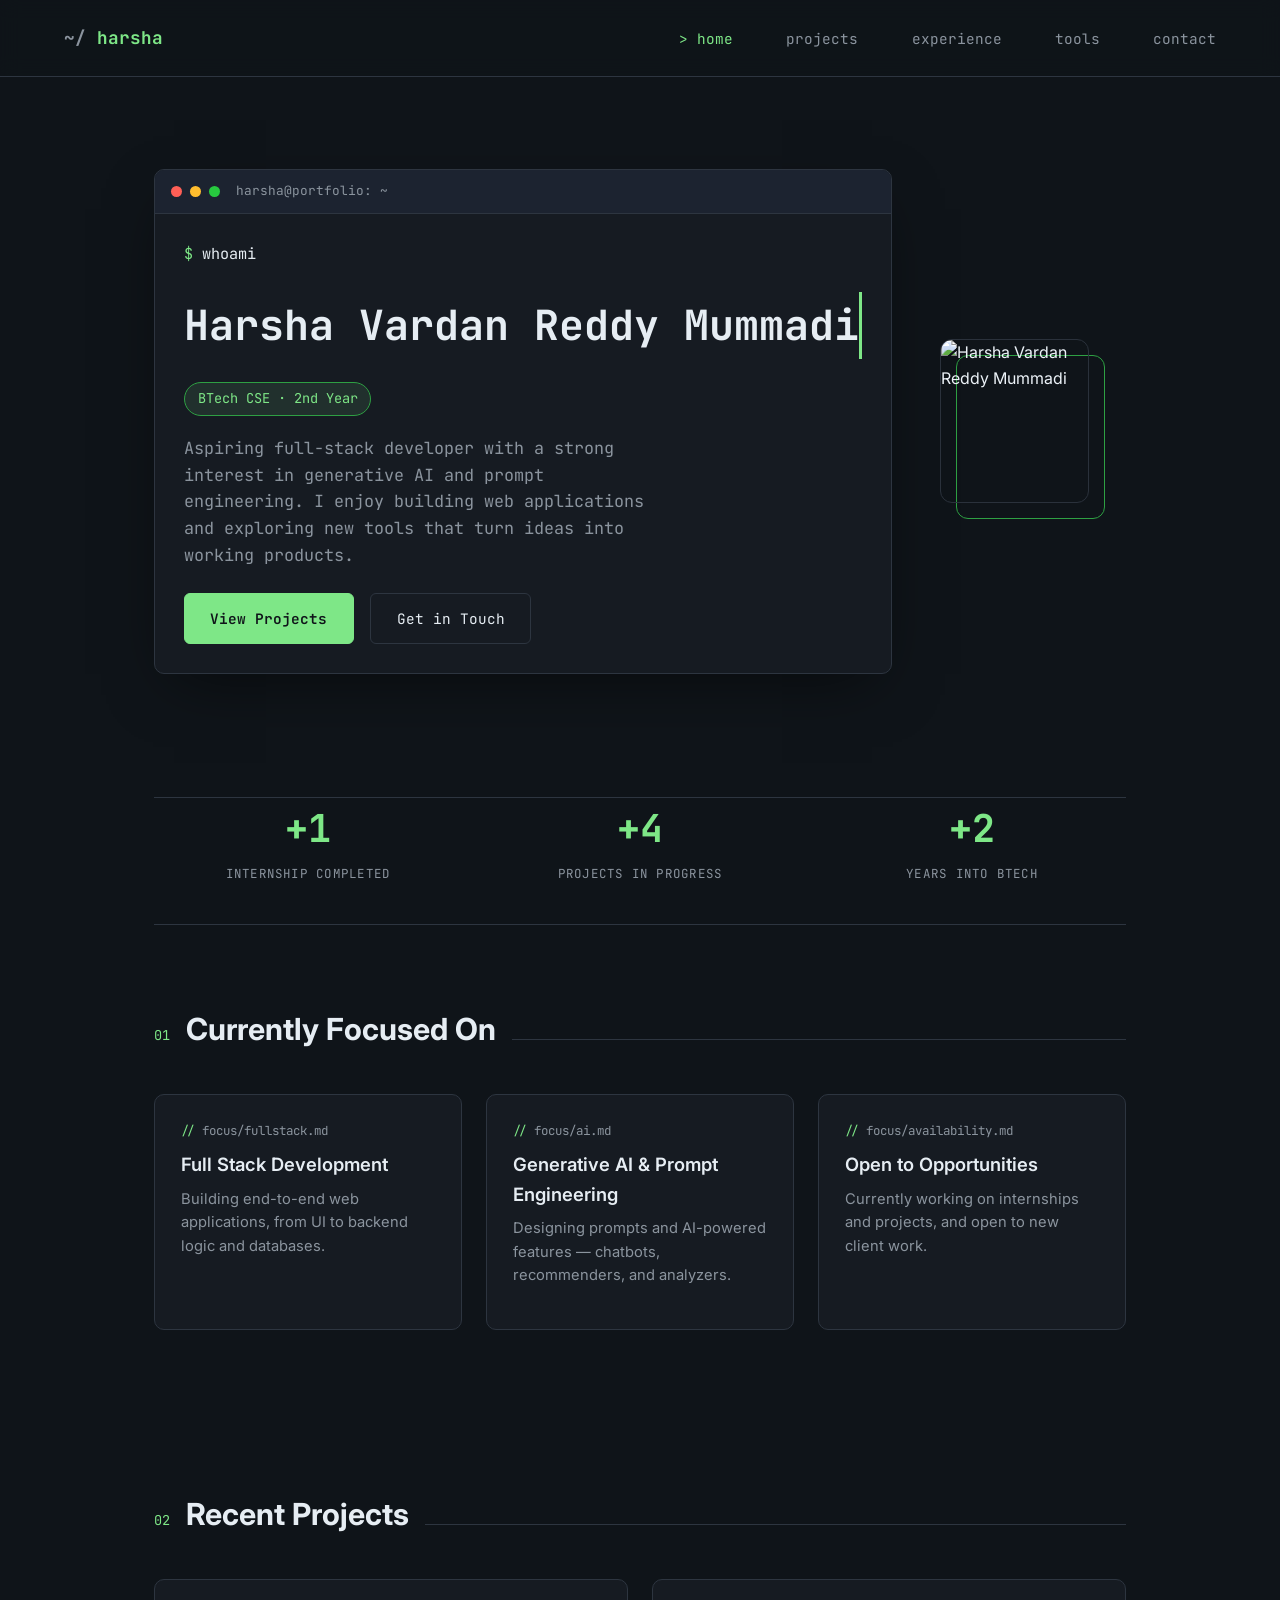
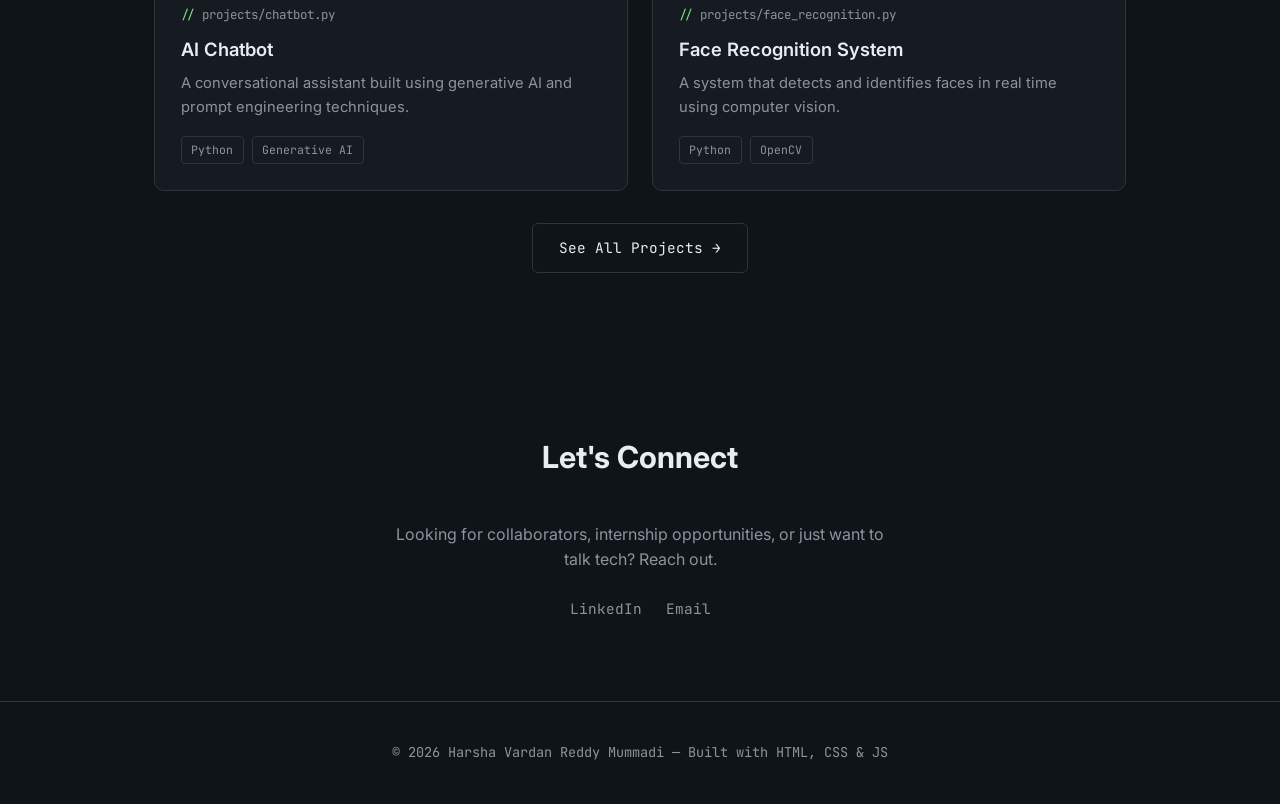
==== index.html @ ed0b809f "Add files via upload" ====
<!DOCTYPE html>
<html lang="en">
<head>
  <meta charset="UTF-8">
  <meta name="viewport" content="width=device-width, initial-scale=1.0">
  <title>Harsha Vardan Reddy Mummadi — Developer</title>
  <link rel="preconnect" href="https://fonts.googleapis.com">
  <link href="https://fonts.googleapis.com/css2?family=Inter:wght@400;500;600;700&family=JetBrains+Mono:wght@400;500;700&display=swap" rel="stylesheet">
  <link rel="stylesheet" href="styles.css">
</head>
<body>

  <nav class="nav">
    <a href="index.html" class="nav-logo">harsha</a>
    <button class="nav-toggle" aria-label="Toggle menu">menu</button>
    <ul class="nav-links">
      <li><a href="index.html" class="active">home</a></li>
      <li><a href="projects.html">projects</a></li>
      <li><a href="experience.html">experience</a></li>
      <li><a href="tools.html">tools</a></li>
      <li><a href="contact.html">contact</a></li>
    </ul>
  </nav>

  <div class="container">
    <!-- HERO -->
    <section class="hero">
      <div>
        <div class="terminal">
          <div class="terminal-bar">
            <span class="dot red"></span>
            <span class="dot yellow"></span>
            <span class="dot green"></span>
            <span class="terminal-title">harsha@portfolio: ~</span>
          </div>
          <div class="terminal-body">
            <div class="line"><span class="prompt">$</span> <span class="cmd-text">whoami</span></div>
            <h1 class="typed-name" data-text="Harsha Vardan Reddy Mummadi">Harsha Vardan Reddy Mummadi</h1>
            <div class="role-tag">BTech CSE · 2nd Year</div>
            <p class="hero-tagline">
              Aspiring full-stack developer with a strong interest in generative AI and prompt engineering.
              I enjoy building web applications and exploring new tools that turn ideas into working products.
            </p>
            <div class="btn-row">
              <a href="projects.html" class="btn btn-primary">View Projects</a>
              <a href="contact.html" class="btn btn-outline">Get in Touch</a>
            </div>
          </div>
        </div>
      </div>
      <div class="hero-photo-wrap">
        <div class="hero-photo-frame"></div>
        <img src="assets/profile.jpg" alt="Harsha Vardan Reddy Mummadi" class="hero-photo">
      </div>
    </section>

    <!-- STATS -->
    <section class="stats" style="padding-top: 0;">
      <div class="stat reveal">
        <div class="stat-num" data-target="1">+0</div>
        <div class="stat-label">Internship Completed</div>
      </div>
      <div class="stat reveal">
        <div class="stat-num" data-target="4">+0</div>
        <div class="stat-label">Projects In Progress</div>
      </div>
      <div class="stat reveal">
        <div class="stat-num" data-target="2">+0</div>
        <div class="stat-label">Years Into BTech</div>
      </div>
    </section>

    <!-- ABOUT / FOCUS -->
    <section class="reveal">
      <div class="section-head">
        <span class="section-eyebrow">01</span>
        <h2 class="section-title">Currently Focused On</h2>
        <div class="section-rule"></div>
      </div>
      <div class="grid-3">
        <div class="card">
          <div class="card-file">focus/fullstack.md</div>
          <h3 class="card-title">Full Stack Development</h3>
          <p class="card-desc">Building end-to-end web applications, from UI to backend logic and databases.</p>
        </div>
        <div class="card">
          <div class="card-file">focus/ai.md</div>
          <h3 class="card-title">Generative AI & Prompt Engineering</h3>
          <p class="card-desc">Designing prompts and AI-powered features — chatbots, recommenders, and analyzers.</p>
        </div>
        <div class="card">
          <div class="card-file">focus/availability.md</div>
          <h3 class="card-title">Open to Opportunities</h3>
          <p class="card-desc">Currently working on internships and projects, and open to new client work.</p>
        </div>
      </div>
    </section>

    <!-- FEATURED PROJECTS PREVIEW -->
    <section class="reveal">
      <div class="section-head">
        <span class="section-eyebrow">02</span>
        <h2 class="section-title">Recent Projects</h2>
        <div class="section-rule"></div>
      </div>
      <div class="grid-2">
        <div class="card">
          <div class="card-file">projects/chatbot.py</div>
          <h3 class="card-title">AI Chatbot</h3>
          <p class="card-desc">A conversational assistant built using generative AI and prompt engineering techniques.</p>
          <div class="tag-row"><span class="tag">Python</span><span class="tag">Generative AI</span></div>
        </div>
        <div class="card">
          <div class="card-file">projects/face_recognition.py</div>
          <h3 class="card-title">Face Recognition System</h3>
          <p class="card-desc">A system that detects and identifies faces in real time using computer vision.</p>
          <div class="tag-row"><span class="tag">Python</span><span class="tag">OpenCV</span></div>
        </div>
      </div>
      <div style="margin-top: 2rem; text-align: center;">
        <a href="projects.html" class="btn btn-outline">See All Projects →</a>
      </div>
    </section>

    <!-- CONNECT -->
    <section class="reveal" style="text-align: center;">
      <div class="section-head" style="justify-content: center;">
        <h2 class="section-title">Let's Connect</h2>
      </div>
      <p style="color: var(--text-dim); max-width: 500px; margin: 0 auto;">
        Looking for collaborators, internship opportunities, or just want to talk tech? Reach out.
      </p>
      <div class="social-row" style="justify-content: center;">
        <a href="https://www.linkedin.com/in/harshavardanreddy1406" target="_blank" rel="noopener">LinkedIn</a>
        <a href="mailto:harshavardanreddy1406@gmail.com">Email</a>
      </div>
    </section>
  </div>

  <footer>
    © 2026 Harsha Vardan Reddy Mummadi — Built with HTML, CSS &amp; JS
  </footer>

  <script src="script.js"></script>
</body>
</html>
---- styles.css ----
:root {
  --bg: #0F1419;
  --surface: #161B22;
  --surface-2: #1C2330;
  --text: #E6EDF3;
  --text-dim: #8B949E;
  --accent: #7EE787;
  --accent-dim: #2EA043;
  --border: #2D3540;
  --mono: 'JetBrains Mono', monospace;
  --sans: 'Inter', sans-serif;
}

* { margin: 0; padding: 0; box-sizing: border-box; }

html { scroll-behavior: smooth; }

body {
  background: var(--bg);
  color: var(--text);
  font-family: var(--sans);
  line-height: 1.6;
  -webkit-font-smoothing: antialiased;
}

a { color: inherit; text-decoration: none; }

/* ===== NAV ===== */
.nav {
  position: sticky;
  top: 0;
  z-index: 100;
  display: flex;
  justify-content: space-between;
  align-items: center;
  padding: 1.5rem 5%;
  background: rgba(15, 20, 25, 0.85);
  backdrop-filter: blur(10px);
  border-bottom: 1px solid var(--border);
}

.nav-logo {
  font-family: var(--mono);
  font-weight: 700;
  font-size: 1.1rem;
  color: var(--accent);
}

.nav-logo::before { content: "~/ "; color: var(--text-dim); }

.nav-links {
  display: flex;
  gap: 2.2rem;
  list-style: none;
  font-family: var(--mono);
  font-size: 0.9rem;
}

.nav-links a {
  color: var(--text-dim);
  transition: color 0.2s;
  position: relative;
}

.nav-links a::before { content: "./"; color: var(--accent); opacity: 0; transition: opacity 0.2s; }

.nav-links a:hover { color: var(--text); }
.nav-links a:hover::before { opacity: 1; }
.nav-links a.active { color: var(--accent); }
.nav-links a.active::before { content: "> "; opacity: 1; color: var(--accent); }

.nav-toggle {
  display: none;
  background: none;
  border: 1px solid var(--border);
  color: var(--text);
  font-family: var(--mono);
  padding: 0.4rem 0.7rem;
  border-radius: 4px;
  cursor: pointer;
}

/* ===== CONTAINER ===== */
.container {
  max-width: 1100px;
  margin: 0 auto;
  padding: 0 5%;
}

section { padding: 5rem 0; }

/* ===== HERO ===== */
.hero {
  display: grid;
  grid-template-columns: 1.2fr 0.8fr;
  gap: 3rem;
  align-items: center;
  min-height: 80vh;
  padding-top: 3rem;
}

.terminal {
  background: var(--surface);
  border: 1px solid var(--border);
  border-radius: 10px;
  overflow: hidden;
  box-shadow: 0 20px 60px -20px rgba(0,0,0,0.6);
}

.terminal-bar {
  display: flex;
  align-items: center;
  gap: 0.5rem;
  padding: 0.7rem 1rem;
  background: var(--surface-2);
  border-bottom: 1px solid var(--border);
}

.dot { width: 11px; height: 11px; border-radius: 50%; }
.dot.red { background: #FF5F56; }
.dot.yellow { background: #FFBD2E; }
.dot.green { background: #27C93F; }

.terminal-title {
  font-family: var(--mono);
  font-size: 0.8rem;
  color: var(--text-dim);
  margin-left: 0.5rem;
}

.terminal-body {
  padding: 1.8rem;
  font-family: var(--mono);
  font-size: 0.95rem;
}

.terminal-body .line { margin-bottom: 0.6rem; }
.prompt { color: var(--accent); }
.cmd-text { color: var(--text); }

.typed-name {
  font-size: 2.6rem;
  font-weight: 700;
  margin: 1rem 0 0.5rem;
  color: var(--text);
  border-right: 3px solid var(--accent);
  display: inline-block;
  white-space: nowrap;
  overflow: hidden;
}

.role-tag {
  display: inline-block;
  color: var(--accent);
  background: rgba(126, 231, 135, 0.1);
  border: 1px solid var(--accent-dim);
  padding: 0.3rem 0.8rem;
  border-radius: 20px;
  font-size: 0.85rem;
  margin: 0.5rem 0 1.2rem;
}

.hero-tagline {
  color: var(--text-dim);
  font-size: 1.05rem;
  max-width: 480px;
  margin-bottom: 1.5rem;
}

.btn-row { display: flex; gap: 1rem; flex-wrap: wrap; }

.btn {
  font-family: var(--mono);
  font-size: 0.9rem;
  padding: 0.8rem 1.6rem;
  border-radius: 6px;
  border: 1px solid var(--border);
  transition: all 0.2s ease;
  cursor: pointer;
  display: inline-block;
}

.btn-primary {
  background: var(--accent);
  color: #0F1419;
  border-color: var(--accent);
  font-weight: 600;
}

.btn-primary:hover { background: #93f3a0; transform: translateY(-2px); }

.btn-outline {
  background: transparent;
  color: var(--text);
}

.btn-outline:hover { border-color: var(--accent); color: var(--accent); transform: translateY(-2px); }

.hero-photo-wrap {
  position: relative;
  display: flex;
  justify-content: center;
}

.hero-photo {
  width: 100%;
  max-width: 320px;
  aspect-ratio: 1/1.1;
  object-fit: cover;
  border-radius: 12px;
  border: 1px solid var(--border);
  filter: grayscale(15%) contrast(1.05);
}

.hero-photo-frame {
  position: absolute;
  top: 16px;
  left: 16px;
  right: -16px;
  bottom: -16px;
  border: 1px solid var(--accent-dim);
  border-radius: 12px;
  z-index: -1;
}

/* ===== STATS ===== */
.stats {
  display: grid;
  grid-template-columns: repeat(3, 1fr);
  gap: 1.5rem;
  border-top: 1px solid var(--border);
  border-bottom: 1px solid var(--border);
  padding: 2.5rem 0;
}

.stat { text-align: center; }

.stat-num {
  font-family: var(--mono);
  font-size: 2.4rem;
  font-weight: 700;
  color: var(--accent);
}

.stat-label {
  font-family: var(--mono);
  font-size: 0.78rem;
  color: var(--text-dim);
  letter-spacing: 0.1em;
  text-transform: uppercase;
  margin-top: 0.3rem;
}

/* ===== SECTION HEADERS ===== */
.section-head {
  display: flex;
  align-items: baseline;
  gap: 1rem;
  margin-bottom: 2.5rem;
}

.section-eyebrow {
  font-family: var(--mono);
  font-size: 0.85rem;
  color: var(--accent);
}

.section-title {
  font-size: 1.9rem;
  font-weight: 700;
}

.section-rule {
  flex: 1;
  height: 1px;
  background: var(--border);
}

/* ===== CARDS / GRID ===== */
.grid-3 {
  display: grid;
  grid-template-columns: repeat(3, 1fr);
  gap: 1.5rem;
}

.grid-2 {
  display: grid;
  grid-template-columns: repeat(2, 1fr);
  gap: 1.5rem;
}

.card {
  background: var(--surface);
  border: 1px solid var(--border);
  border-radius: 10px;
  padding: 1.6rem;
  transition: border-color 0.2s, transform 0.2s;
}

.card:hover {
  border-color: var(--accent-dim);
  transform: translateY(-4px);
}

.card-file {
  font-family: var(--mono);
  font-size: 0.78rem;
  color: var(--text-dim);
  margin-bottom: 0.6rem;
}

.card-file::before { content: "// "; color: var(--accent); }

.card-title { font-size: 1.15rem; font-weight: 600; margin-bottom: 0.5rem; }

.card-desc { color: var(--text-dim); font-size: 0.92rem; margin-bottom: 1rem; }

.tag-row { display: flex; gap: 0.5rem; flex-wrap: wrap; }

.tag {
  font-family: var(--mono);
  font-size: 0.72rem;
  padding: 0.25rem 0.6rem;
  border: 1px solid var(--border);
  border-radius: 4px;
  color: var(--text-dim);
}

/* ===== TIMELINE ===== */
.timeline-item {
  display: grid;
  grid-template-columns: 160px 1fr;
  gap: 2rem;
  padding: 1.8rem 0;
  border-bottom: 1px solid var(--border);
}

.timeline-item:last-child { border-bottom: none; }

.timeline-date {
  font-family: var(--mono);
  font-size: 0.85rem;
  color: var(--accent);
}

.timeline-role { font-size: 1.15rem; font-weight: 600; margin-bottom: 0.3rem; }
.timeline-org { color: var(--text-dim); font-size: 0.9rem; margin-bottom: 0.6rem; }
.timeline-desc { color: var(--text-dim); font-size: 0.95rem; }

/* ===== TOOLS ===== */
.tool-row {
  display: flex;
  justify-content: space-between;
  align-items: center;
  padding: 1.1rem 0;
  border-bottom: 1px solid var(--border);
  font-family: var(--mono);
}

.tool-row:first-child { border-top: 1px solid var(--border); }

.tool-name { font-size: 1rem; }
.tool-name span { color: var(--text-dim); margin-left: 0.5rem; font-size: 0.85rem; }

.tool-bar {
  width: 200px;
  height: 6px;
  background: var(--surface-2);
  border-radius: 3px;
  overflow: hidden;
}

.tool-bar-fill { height: 100%; background: var(--accent); border-radius: 3px; }

/* ===== CONTACT FORM ===== */
.form-group { margin-bottom: 1.2rem; }

.form-group label {
  display: block;
  font-family: var(--mono);
  font-size: 0.8rem;
  color: var(--text-dim);
  margin-bottom: 0.4rem;
}

.form-group input,
.form-group textarea,
.form-group select {
  width: 100%;
  background: var(--surface);
  border: 1px solid var(--border);
  border-radius: 6px;
  padding: 0.8rem 1rem;
  color: var(--text);
  font-family: var(--sans);
  font-size: 0.95rem;
  transition: border-color 0.2s;
}

.form-group input:focus,
.form-group textarea:focus,
.form-group select:focus {
  outline: none;
  border-color: var(--accent);
}

.form-group textarea { resize: vertical; min-height: 120px; }

/* ===== SOCIAL LINKS ===== */
.social-row {
  display: flex;
  gap: 1.5rem;
  margin-top: 1.5rem;
  font-family: var(--mono);
  font-size: 0.9rem;
}

.social-row a {
  color: var(--text-dim);
  border-bottom: 1px solid transparent;
  transition: color 0.2s, border-color 0.2s;
}

.social-row a:hover { color: var(--accent); border-color: var(--accent); }

/* ===== FOOTER ===== */
footer {
  border-top: 1px solid var(--border);
  padding: 2.5rem 5%;
  text-align: center;
  color: var(--text-dim);
  font-family: var(--mono);
  font-size: 0.85rem;
}

/* ===== PAGE HEADER (for non-home pages) ===== */
.page-header {
  padding: 4rem 0 2rem;
  border-bottom: 1px solid var(--border);
  margin-bottom: 3rem;
}

.page-eyebrow {
  font-family: var(--mono);
  color: var(--accent);
  font-size: 0.9rem;
  margin-bottom: 0.5rem;
}

.page-title { font-size: 2.6rem; font-weight: 700; }
.page-subtitle { color: var(--text-dim); margin-top: 0.8rem; max-width: 600px; }

/* ===== ANIMATIONS ===== */
@keyframes blink {
  50% { border-color: transparent; }
}

.cursor-blink { animation: blink 1s step-end infinite; }

.reveal {
  opacity: 0;
  transform: translateY(20px);
  transition: opacity 0.6s ease, transform 0.6s ease;
}

.reveal.visible { opacity: 1; transform: translateY(0); }

/* ===== RESPONSIVE ===== */
@media (max-width: 860px) {
  .hero { grid-template-columns: 1fr; min-height: auto; padding-top: 2rem; gap: 2.5rem; }
  .hero-photo-wrap { order: -1; }
  .hero-photo { max-width: 220px; margin: 0 auto; }
  .stats { grid-template-columns: 1fr; gap: 2rem; }
  .grid-3 { grid-template-columns: 1fr; }
  .grid-2 { grid-template-columns: 1fr; }
  .timeline-item { grid-template-columns: 1fr; gap: 0.5rem; }
  .nav-links {
    position: absolute;
    top: 100%;
    left: 0;
    right: 0;
    background: var(--bg);
    flex-direction: column;
    padding: 1.5rem 5%;
    border-bottom: 1px solid var(--border);
    display: none;
    gap: 1.2rem;
  }
  .nav-links.open { display: flex; }
  .nav-toggle { display: block; }
  .typed-name { font-size: 1.9rem; white-space: normal; border-right: none; }
  .page-title { font-size: 2rem; }
  .tool-bar { width: 100px; }
}

@media (prefers-reduced-motion: reduce) {
  * { animation: none !important; transition: none !important; }
}
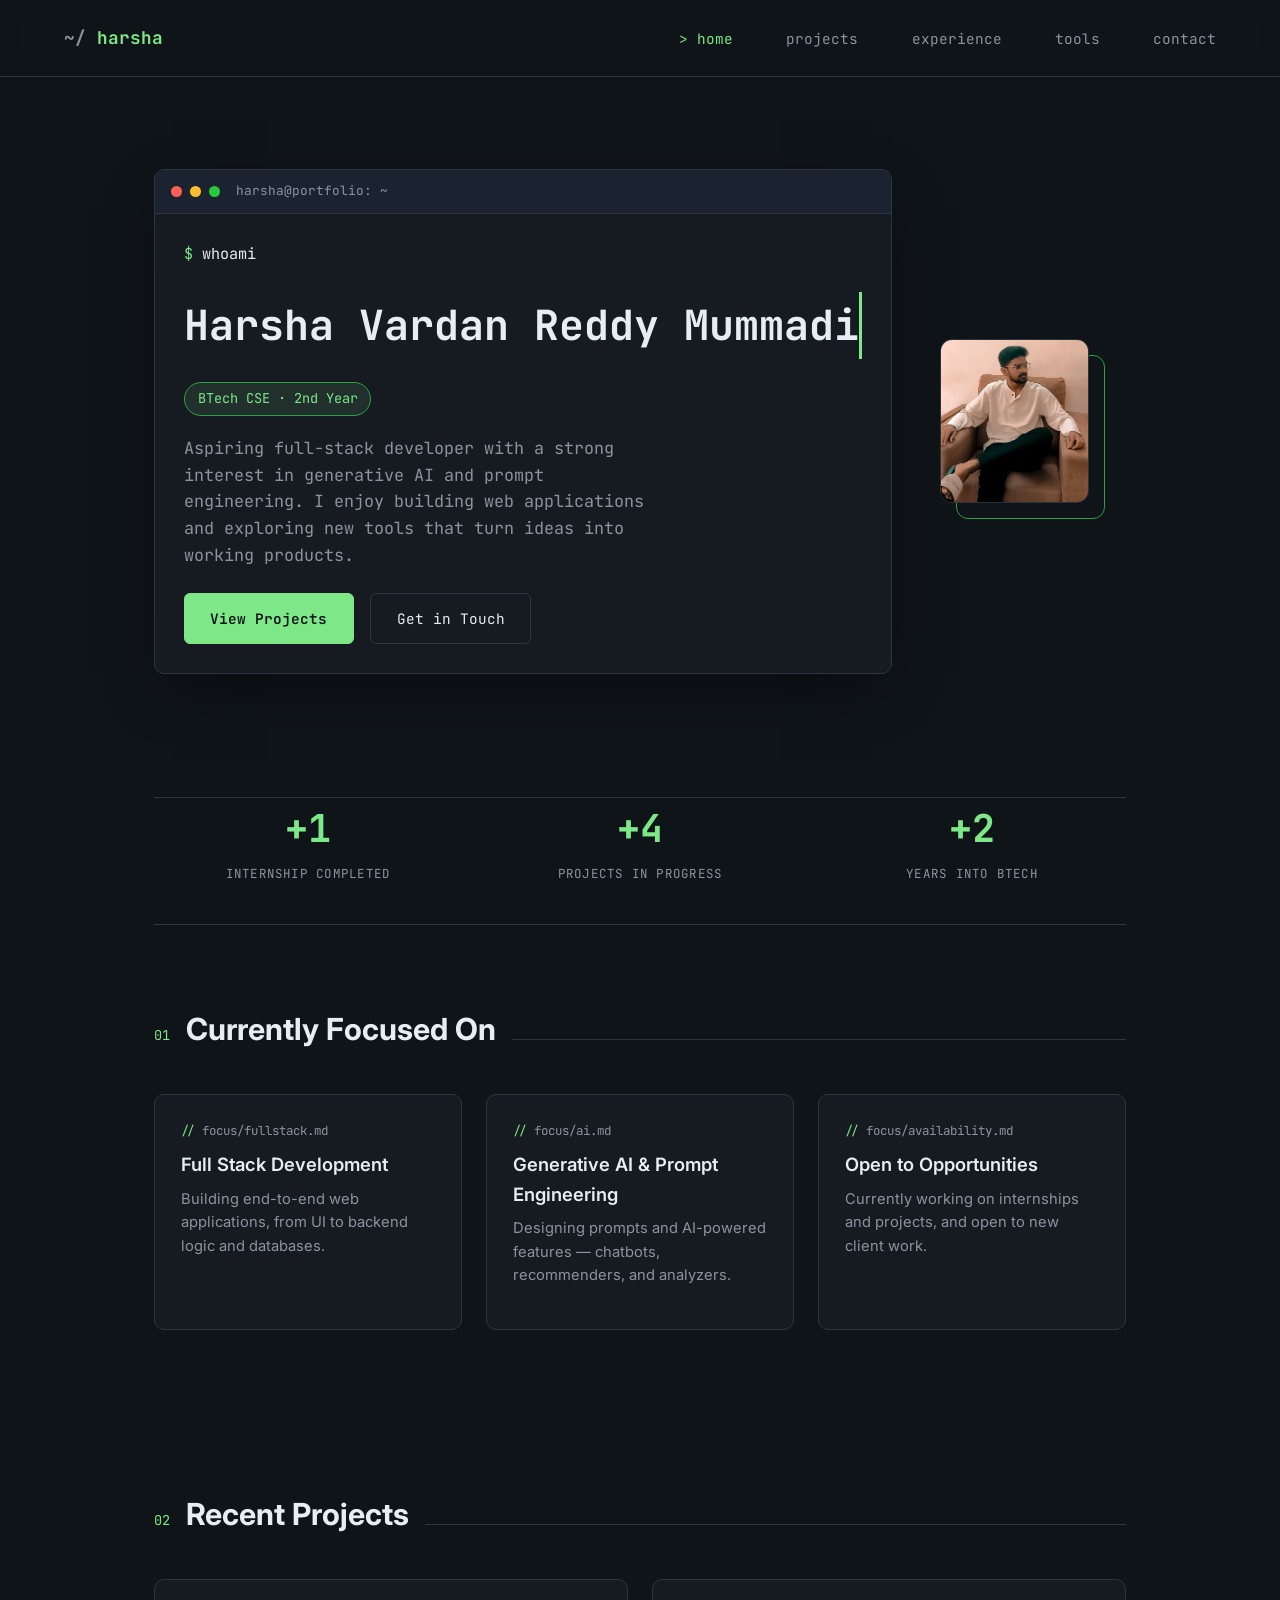
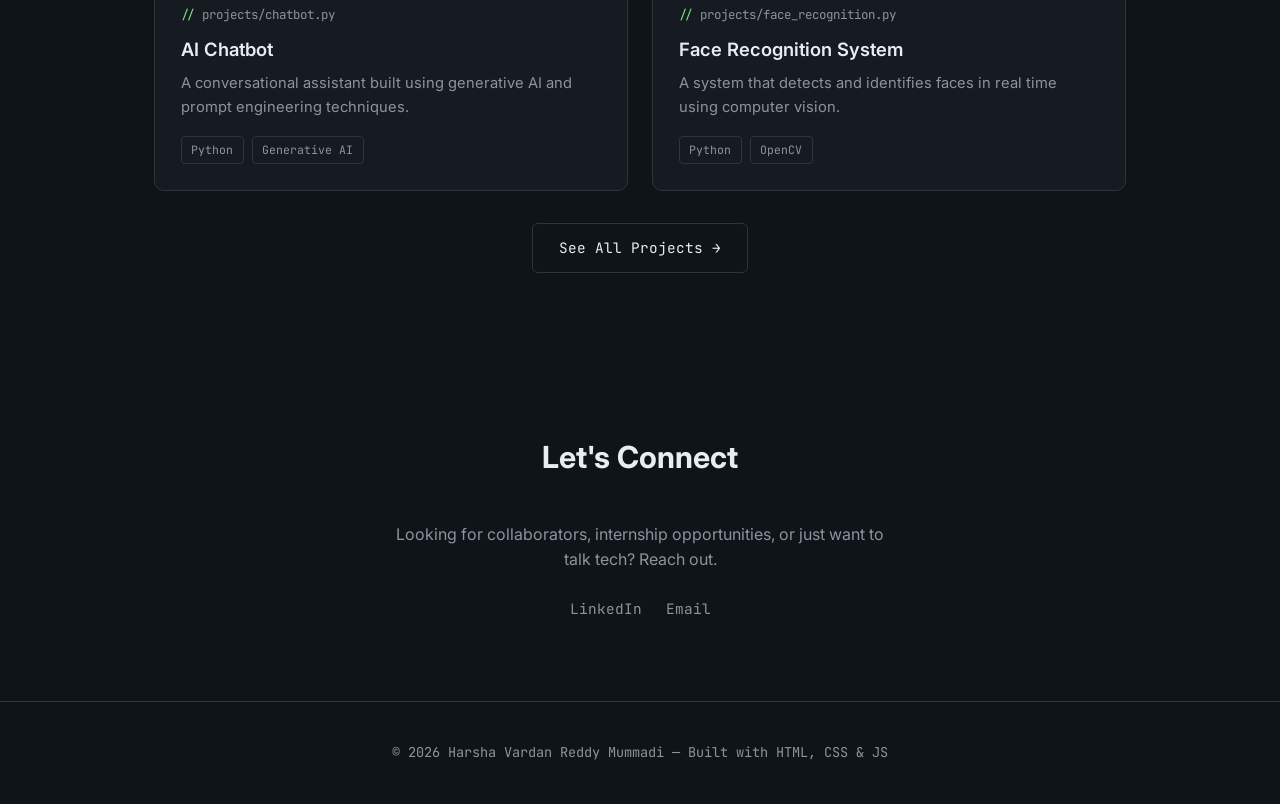
==== commit 58e8ebc7: "Update index.html" ====
--- a/index.html
+++ b/index.html
@@ -50,7 +50,7 @@
       </div>
       <div class="hero-photo-wrap">
         <div class="hero-photo-frame"></div>
-        <img src="assets/profile.jpg" alt="Harsha Vardan Reddy Mummadi" class="hero-photo">
+        <img src="profile.jpg" alt="Harsha Vardan Reddy Mummadi" class="hero-photo">
       </div>
     </section>
 
